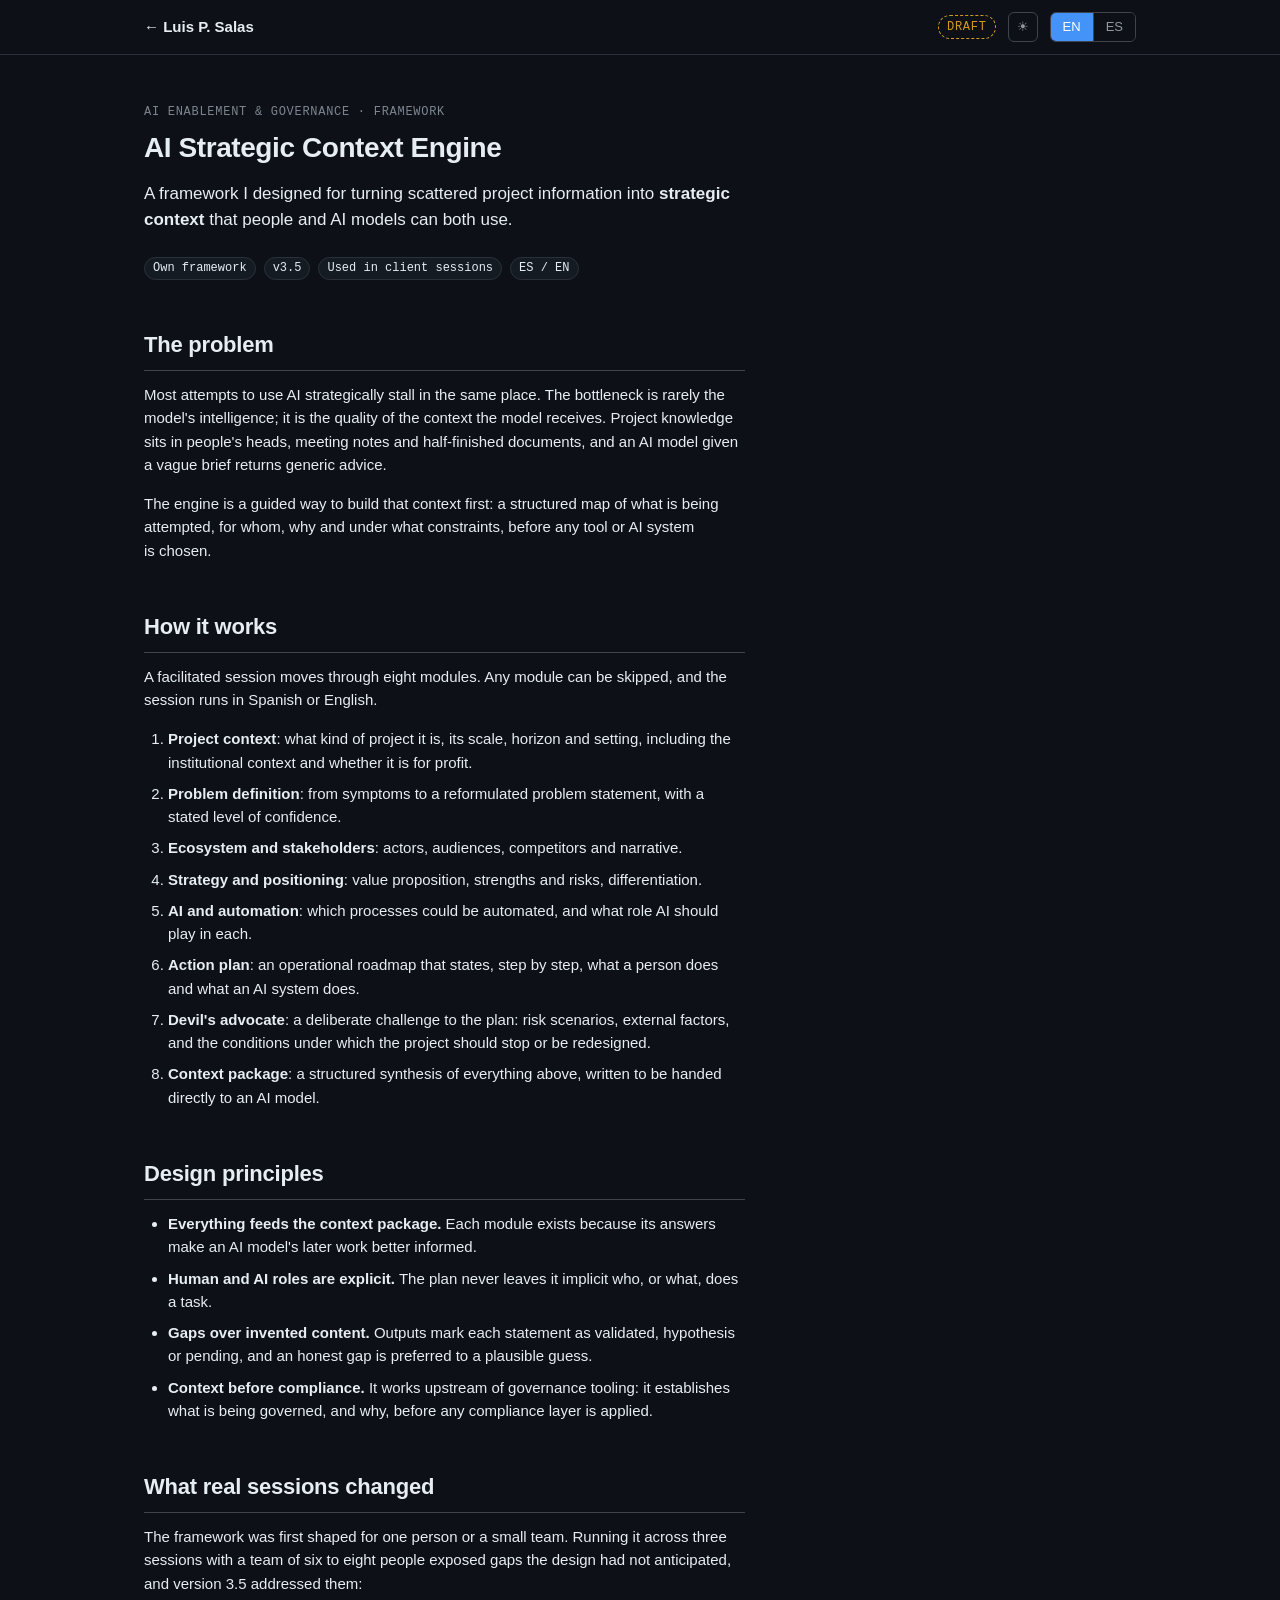
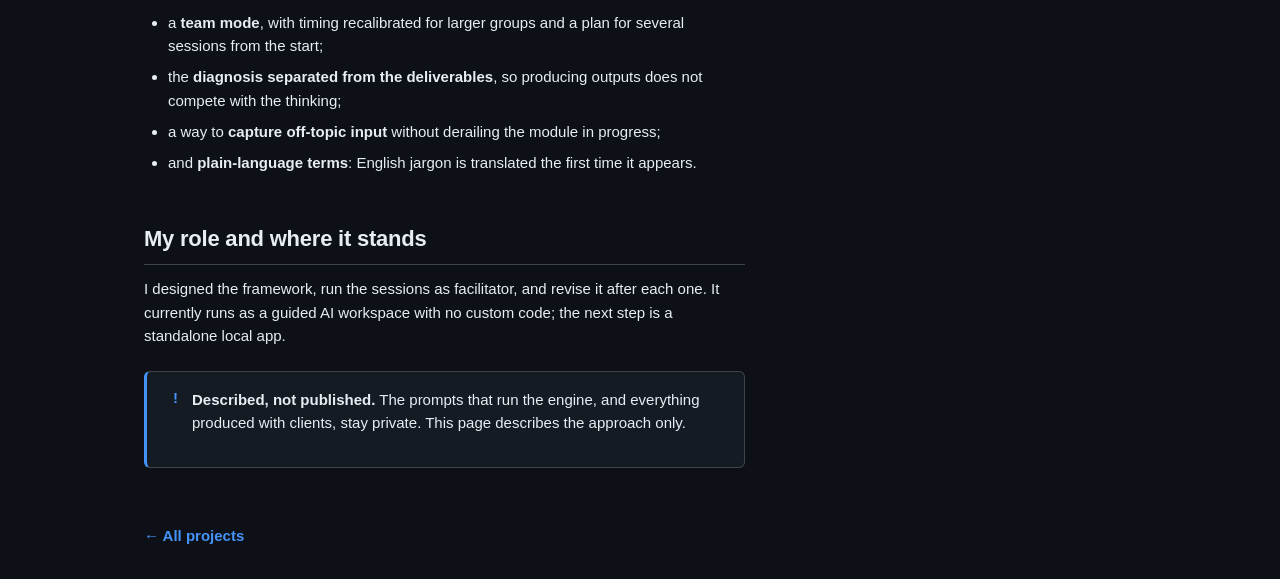
==== aisce/index.html @ b1f1c019 "Add AISCE and Local KB description pages Both cards now link to on-site pages instead of being plain" ====
<!DOCTYPE html>
<html lang="en" data-theme="dark">
<head>
<meta charset="utf-8">
<meta name="viewport" content="width=device-width, initial-scale=1">
<title>AI Strategic Context Engine — Luis P. Salas</title>
<meta name="description" content="A framework for turning scattered project information into strategic context that people and AI models can both use.">
<link rel="icon" href="data:image/svg+xml,<svg xmlns='http://www.w3.org/2000/svg' viewBox='0 0 16 16'><circle cx='8' cy='8' r='6' fill='%230969da'/></svg>">
<link rel="stylesheet" href="../assets/style.css">
</head>
<body>

<div class="topbar">
  <div class="wrap row">
    <span class="who"><a href="../" data-en="← Luis P. Salas" data-es="← Luis P. Salas">← Luis P. Salas</a></span>
    <span class="chip" data-en="Draft" data-es="Borrador">Draft</span>
    <button class="icon-btn" id="theme" aria-label="Switch theme">☾</button>
    <div class="seg" id="lang" role="group" aria-label="Language">
      <button data-lang="en" aria-pressed="true">EN</button>
      <button data-lang="es" aria-pressed="false">ES</button>
    </div>
  </div>
</div>

<main class="wrap">
<article class="doc">

  <p class="kicker" data-en="AI Enablement &amp; Governance · Framework" data-es="Habilitación y Gobernanza de IA · Marco de trabajo">AI Enablement &amp; Governance · Framework</p>
  <h1>AI Strategic Context Engine</h1>
  <p class="lede"
     data-en="A framework I designed for turning scattered project information into <strong>strategic context</strong> that people and AI models can both use."
     data-es="Un marco de trabajo que diseñé para convertir información dispersa de un proyecto en <strong>contexto estratégico</strong> que pueden usar tanto las personas como los modelos de IA.">
    A framework I designed for turning scattered project information into <strong>strategic context</strong> that people and AI models can both use.</p>

  <ul class="facts">
    <li class="tag" data-en="Own framework" data-es="Marco propio">Own framework</li>
    <li class="tag">v3.5</li>
    <li class="tag" data-en="Used in client sessions" data-es="Usado en sesiones con clientes">Used in client sessions</li>
    <li class="tag">ES / EN</li>
  </ul>

  <h2 data-en="The problem" data-es="El problema">The problem</h2>
  <p data-en="Most attempts to use AI strategically stall in the same place. The bottleneck is rarely the model's intelligence; it is the quality of the context the model receives. Project knowledge sits in people's heads, meeting notes and half-finished documents, and an AI model given a vague brief returns generic advice."
     data-es="La mayoría de los intentos de usar la IA de forma estratégica se atascan en el mismo punto. El cuello de botella rara vez es la inteligencia del modelo: es la calidad del contexto que recibe. El conocimiento de un proyecto vive en la cabeza de las personas, en notas de reuniones y en documentos a medio terminar, y un modelo de IA que recibe un encargo vago devuelve consejos genéricos.">
    Most attempts to use AI strategically stall in the same place. The bottleneck is rarely the model's intelligence; it is the quality of the context the model receives. Project knowledge sits in people's heads, meeting notes and half-finished documents, and an AI model given a vague brief returns generic advice.</p>
  <p data-en="The engine is a guided way to build that context first: a structured map of what is being attempted, for whom, why and under what constraints, before any tool or AI system is chosen."
     data-es="El motor es una forma guiada de construir primero ese contexto: un mapa estructurado de qué se intenta hacer, para quién, por qué y con qué restricciones, antes de elegir cualquier herramienta o sistema de IA.">
    The engine is a guided way to build that context first: a structured map of what is being attempted, for whom, why and under what constraints, before any tool or AI system is chosen.</p>

  <h2 data-en="How it works" data-es="Cómo funciona">How it works</h2>
  <p data-en="A facilitated session moves through eight modules. Any module can be skipped, and the session runs in Spanish or English."
     data-es="Una sesión facilitada recorre ocho módulos. Cualquier módulo se puede omitir, y la sesión puede hacerse en español o en inglés.">
    A facilitated session moves through eight modules. Any module can be skipped, and the session runs in Spanish or English.</p>
  <ol>
    <li data-en="<strong>Project context</strong>: what kind of project it is, its scale, horizon and setting, including the institutional context and whether it is for profit."
        data-es="<strong>Contexto del proyecto</strong>: qué tipo de proyecto es, su escala, horizonte y entorno, incluido el contexto institucional y si tiene fines de lucro.">
      <strong>Project context</strong>: what kind of project it is, its scale, horizon and setting, including the institutional context and whether it is for profit.</li>
    <li data-en="<strong>Problem definition</strong>: from symptoms to a reformulated problem statement, with a stated level of confidence."
        data-es="<strong>Definición del problema</strong>: de los síntomas a un planteamiento reformulado del problema, con un nivel de confianza explícito.">
      <strong>Problem definition</strong>: from symptoms to a reformulated problem statement, with a stated level of confidence.</li>
    <li data-en="<strong>Ecosystem and stakeholders</strong>: actors, audiences, competitors and narrative."
        data-es="<strong>Ecosistema y actores</strong>: actores, audiencias, competidores y narrativa.">
      <strong>Ecosystem and stakeholders</strong>: actors, audiences, competitors and narrative.</li>
    <li data-en="<strong>Strategy and positioning</strong>: value proposition, strengths and risks, differentiation."
        data-es="<strong>Estrategia y posicionamiento</strong>: propuesta de valor, fortalezas y riesgos, diferenciación.">
      <strong>Strategy and positioning</strong>: value proposition, strengths and risks, differentiation.</li>
    <li data-en="<strong>AI and automation</strong>: which processes could be automated, and what role AI should play in each."
        data-es="<strong>IA y automatización</strong>: qué procesos se podrían automatizar y qué papel debería tener la IA en cada uno.">
      <strong>AI and automation</strong>: which processes could be automated, and what role AI should play in each.</li>
    <li data-en="<strong>Action plan</strong>: an operational roadmap that states, step by step, what a person does and what an AI system does."
        data-es="<strong>Plan de acción</strong>: una hoja de ruta operativa que indica, paso a paso, qué hace una persona y qué hace un sistema de IA.">
      <strong>Action plan</strong>: an operational roadmap that states, step by step, what a person does and what an AI system does.</li>
    <li data-en="<strong>Devil's advocate</strong>: a deliberate challenge to the plan: risk scenarios, external factors, and the conditions under which the project should stop or be redesigned."
        data-es="<strong>Abogado del diablo</strong>: un cuestionamiento deliberado del plan: escenarios de riesgo, factores externos y las condiciones bajo las cuales el proyecto debería detenerse o rediseñarse.">
      <strong>Devil's advocate</strong>: a deliberate challenge to the plan: risk scenarios, external factors, and the conditions under which the project should stop or be redesigned.</li>
    <li data-en="<strong>Context package</strong>: a structured synthesis of everything above, written to be handed directly to an AI model."
        data-es="<strong>Paquete de contexto</strong>: una síntesis estructurada de todo lo anterior, escrita para entregarse directamente a un modelo de IA.">
      <strong>Context package</strong>: a structured synthesis of everything above, written to be handed directly to an AI model.</li>
  </ol>

  <h2 data-en="Design principles" data-es="Principios de diseño">Design principles</h2>
  <ul>
    <li data-en="<strong>Everything feeds the context package.</strong> Each module exists because its answers make an AI model's later work better informed."
        data-es="<strong>Todo alimenta el paquete de contexto.</strong> Cada módulo existe porque sus respuestas hacen que el trabajo posterior de un modelo de IA esté mejor informado.">
      <strong>Everything feeds the context package.</strong> Each module exists because its answers make an AI model's later work better informed.</li>
    <li data-en="<strong>Human and AI roles are explicit.</strong> The plan never leaves it implicit who, or what, does a task."
        data-es="<strong>Los roles humanos y de IA son explícitos.</strong> El plan nunca deja implícito quién, o qué, realiza una tarea.">
      <strong>Human and AI roles are explicit.</strong> The plan never leaves it implicit who, or what, does a task.</li>
    <li data-en="<strong>Gaps over invented content.</strong> Outputs mark each statement as validated, hypothesis or pending, and an honest gap is preferred to a plausible guess."
        data-es="<strong>Mejor un vacío que contenido inventado.</strong> Los resultados marcan cada afirmación como validada, hipótesis o pendiente, y se prefiere un vacío honesto a una suposición verosímil.">
      <strong>Gaps over invented content.</strong> Outputs mark each statement as validated, hypothesis or pending, and an honest gap is preferred to a plausible guess.</li>
    <li data-en="<strong>Context before compliance.</strong> It works upstream of governance tooling: it establishes what is being governed, and why, before any compliance layer is applied."
        data-es="<strong>Contexto antes que cumplimiento.</strong> Trabaja antes de las herramientas de gobernanza: establece qué se está gobernando, y por qué, antes de aplicar cualquier capa de cumplimiento.">
      <strong>Context before compliance.</strong> It works upstream of governance tooling: it establishes what is being governed, and why, before any compliance layer is applied.</li>
  </ul>

  <h2 data-en="What real sessions changed" data-es="Lo que cambiaron las sesiones reales">What real sessions changed</h2>
  <p data-en="The framework was first shaped for one person or a small team. Running it across three sessions with a team of six to eight people exposed gaps the design had not anticipated, and version 3.5 addressed them:"
     data-es="El marco se pensó inicialmente para una persona o un equipo pequeño. Aplicarlo en tres sesiones con un equipo de seis a ocho personas reveló vacíos que el diseño no había previsto, y la versión 3.5 los resolvió:">
    The framework was first shaped for one person or a small team. Running it across three sessions with a team of six to eight people exposed gaps the design had not anticipated, and version 3.5 addressed them:</p>
  <ul>
    <li data-en="a <strong>team mode</strong>, with timing recalibrated for larger groups and a plan for several sessions from the start;"
        data-es="un <strong>modo equipo</strong>, con tiempos recalibrados para grupos grandes y una planificación de varias sesiones desde el inicio;">
      a <strong>team mode</strong>, with timing recalibrated for larger groups and a plan for several sessions from the start;</li>
    <li data-en="the <strong>diagnosis separated from the deliverables</strong>, so producing outputs does not compete with the thinking;"
        data-es="el <strong>diagnóstico separado de los entregables</strong>, para que producir resultados no compita con el análisis;">
      the <strong>diagnosis separated from the deliverables</strong>, so producing outputs does not compete with the thinking;</li>
    <li data-en="a way to <strong>capture off-topic input</strong> without derailing the module in progress;"
        data-es="una forma de <strong>registrar los aportes fuera de tema</strong> sin desviar el módulo en curso;">
      a way to <strong>capture off-topic input</strong> without derailing the module in progress;</li>
    <li data-en="and <strong>plain-language terms</strong>: English jargon is translated the first time it appears."
        data-es="y <strong>términos en lenguaje claro</strong>: la jerga en inglés se traduce la primera vez que aparece.">
      and <strong>plain-language terms</strong>: English jargon is translated the first time it appears.</li>
  </ul>

  <h2 data-en="My role and where it stands" data-es="Mi rol y estado actual">My role and where it stands</h2>
  <p data-en="I designed the framework, run the sessions as facilitator, and revise it after each one. It currently runs as a guided AI workspace with no custom code; the next step is a standalone local app."
     data-es="Diseñé el marco, facilito las sesiones y lo reviso después de cada una. Actualmente funciona como un espacio de trabajo guiado con IA, sin código propio; el siguiente paso es una aplicación local independiente.">
    I designed the framework, run the sessions as facilitator, and revise it after each one. It currently runs as a guided AI workspace with no custom code; the next step is a standalone local app.</p>

  <div class="callout">
    <span class="mark" aria-hidden="true">!</span>
    <p data-en="<strong>Described, not published.</strong> The prompts that run the engine, and everything produced with clients, stay private. This page describes the approach only."
       data-es="<strong>Descrito, no publicado.</strong> Los prompts que hacen funcionar el motor, y todo lo producido con clientes, son privados. Esta página describe solo el enfoque.">
      <strong>Described, not published.</strong> The prompts that run the engine, and everything produced with clients, stay private. This page describes the approach only.</p>
  </div>

  <a class="back" href="../" data-en="← All projects" data-es="← Todos los proyectos">← All projects</a>

</article>
</main>

<script src="../assets/page.js"></script>
</body>
</html>
---- assets/style.css ----
/* ============================================================
   Luis Salas — Projects
   Palette and type follow GitHub Primer, so this hub reads as a
   sibling of the applied-ai-concepts wiki and the casebook.
   Blue = governance track. Orange = creative track.
   ============================================================ */

:root {
  /* Colour — Primer light */
  --fg:            #1f2328;
  --fg-muted:      #59636e;
  --fg-subtle:     #6e7781;
  --bg:            #ffffff;
  --bg-subtle:     #f6f8fa;
  --border:        #d1d9e0;
  --border-muted:  #e4e8ec;

  --accent:        #0969da;   /* governance */
  --accent-wash:   #ddf4ff;
  --creative:      #bc4c00;   /* creative — the casebook banner's orange */
  --creative-wash: #fff1e5;

  --success:       #1a7f37;
  --attention:     #9a6700;
  --muted-dot:     #8250df;

  /* Spacing scale */
  --s1: 4px;  --s2: 8px;  --s3: 12px; --s4: 16px;
  --s5: 24px; --s6: 32px; --s7: 48px; --s8: 72px;

  /* Type scale */
  --t-xs:   0.75rem;
  --t-sm:   0.8125rem;
  --t-base: 0.9375rem;
  --t-md:   1.0625rem;
  --t-lg:   1.375rem;
  --t-xl:   1.75rem;

  --font: -apple-system, BlinkMacSystemFont, "Segoe UI", Helvetica, Arial, sans-serif;
  --mono: ui-monospace, SFMono-Regular, "SF Mono", Menlo, Consolas, monospace;

  --radius: 6px;
  --maxw:   1040px;          /* matches the banner's viewBox width */
}

@media (prefers-color-scheme: dark) {
  :root:not([data-theme="light"]) {
    --fg:            #e6edf3;
    --fg-muted:      #9198a1;
    --fg-subtle:     #7d8590;
    --bg:            #0d1117;
    --bg-subtle:     #151b23;
    --border:        #3d444d;
    --border-muted:  #2a313c;
    --accent:        #4493f8;
    --accent-wash:   #121d2f;
    --creative:      #db6d28;
    --creative-wash: #2b1a10;
    --success:       #3fb950;
    --attention:     #d29922;
    --muted-dot:     #a371f7;
  }
}
:root[data-theme="dark"] {
  --fg:            #e6edf3;
  --fg-muted:      #9198a1;
  --fg-subtle:     #7d8590;
  --bg:            #0d1117;
  --bg-subtle:     #151b23;
  --border:        #3d444d;
  --border-muted:  #2a313c;
  --accent:        #4493f8;
  --accent-wash:   #121d2f;
  --creative:      #db6d28;
  --creative-wash: #2b1a10;
  --success:       #3fb950;
  --attention:     #d29922;
  --muted-dot:     #a371f7;
}

/* ---------- Base ---------- */
*, *::before, *::after { box-sizing: border-box; }

body {
  margin: 0;
  background: var(--bg);
  color: var(--fg);
  font-family: var(--font);
  font-size: var(--t-base);
  line-height: 1.55;
  -webkit-font-smoothing: antialiased;
}

a { color: var(--accent); text-decoration: none; }
a:hover { text-decoration: underline; }
:focus-visible { outline: 2px solid var(--accent); outline-offset: 2px; border-radius: 3px; }

.wrap { max-width: var(--maxw); margin: 0 auto; padding-inline: var(--s5); }

.sr-only {
  position: absolute; width: 1px; height: 1px; padding: 0; margin: -1px;
  overflow: hidden; clip: rect(0 0 0 0); white-space: nowrap; border: 0;
}

/* ---------- Top bar ---------- */
.topbar { border-bottom: 1px solid var(--border-muted); background: var(--bg); }
.topbar .row {
  display: flex; align-items: center; gap: var(--s3);
  flex-wrap: wrap; padding-block: var(--s3);
}
.topbar .who { font-weight: 600; margin-right: auto; font-size: var(--t-base); }
.chip {
  font-family: var(--mono); font-size: var(--t-xs); letter-spacing: .06em;
  text-transform: uppercase; color: var(--attention);
  border: 1px dashed var(--attention); border-radius: 20px; padding: 2px var(--s2);
}

.seg { display: inline-flex; border: 1px solid var(--border); border-radius: var(--radius); overflow: hidden; }
.seg button {
  appearance: none; border: 0; background: var(--bg); color: var(--fg-muted);
  font: inherit; font-size: var(--t-sm); padding: var(--s1) var(--s3); cursor: pointer;
}
.seg button + button { border-left: 1px solid var(--border); }
.seg button[aria-pressed="true"] { background: var(--accent); color: #fff; }

.icon-btn {
  appearance: none; border: 1px solid var(--border); background: var(--bg);
  color: var(--fg-muted); width: 30px; height: 30px; border-radius: var(--radius);
  cursor: pointer; line-height: 1; display: inline-flex; align-items: center; justify-content: center;
}
.icon-btn:hover { color: var(--accent); border-color: var(--accent); }

/* ---------- Banner ---------- */
.banner { padding-block: var(--s7) var(--s5); }
.banner img { display: block; width: 100%; max-width: var(--maxw); height: auto; }
.banner .dark-only { display: none; }
@media (prefers-color-scheme: dark) {
  :root:not([data-theme="light"]) .banner .light-only { display: none; }
  :root:not([data-theme="light"]) .banner .dark-only  { display: block; }
}
:root[data-theme="dark"] .banner .light-only { display: none; }
:root[data-theme="dark"] .banner .dark-only  { display: block; }

/* ---------- Lede ---------- */
.lede {
  font-size: var(--t-md); color: var(--fg-muted);
  max-width: 68ch; margin: 0 0 var(--s6); text-wrap: pretty;
}
.lede strong { color: var(--fg); font-weight: 600; }

/* ---------- Two-path entry block (the repos' entry-point table) ---------- */
.paths {
  display: grid; grid-template-columns: 1fr 1fr;
  border: 1px solid var(--border); border-radius: var(--radius); overflow: hidden;
  margin-bottom: var(--s5);
}
.path {
  display: block; padding: var(--s5); color: var(--fg); background: var(--bg);
  border-right: 1px solid var(--border); transition: background .12s ease;
}
.path:last-child { border-right: 0; }
.path:hover { background: var(--bg-subtle); text-decoration: none; }
.path .ttl {
  display: flex; align-items: center; gap: var(--s2);
  font-weight: 600; font-size: var(--t-md); color: var(--accent);
}
.path.creative .ttl { color: var(--creative); }
.path .arrow { transition: transform .12s ease; }
.path:hover .arrow { transform: translateX(3px); }
.path p { margin: var(--s2) 0 0; color: var(--fg-muted); font-size: var(--t-base); }
.path .n {
  display: block; margin-top: var(--s3);
  font-family: var(--mono); font-size: var(--t-xs); color: var(--fg-subtle);
}

/* ---------- Callout ---------- */
.callout {
  display: flex; gap: var(--s3); padding: var(--s4) var(--s5);
  border: 1px solid var(--border); border-left: 3px solid var(--accent);
  border-radius: var(--radius); background: var(--bg-subtle);
  margin-bottom: var(--s7);
}
.callout p { margin: 0; font-size: var(--t-base); color: var(--fg-muted); }
.callout strong { color: var(--fg); }
.callout .mark { color: var(--accent); font-weight: 700; font-family: var(--mono); }

/* ---------- Sections ---------- */
.section { margin-bottom: var(--s8); scroll-margin-top: var(--s4); }
.section-head {
  display: flex; align-items: center; gap: var(--s3);
  padding-bottom: var(--s3); margin-bottom: var(--s5);
  border-bottom: 1px solid var(--border);
}
.section-head h2 { margin: 0; font-size: var(--t-lg); font-weight: 600; letter-spacing: -.01em; }
.section-head .tick { width: 3px; height: 20px; border-radius: 2px; background: var(--accent); }
.section.creative .section-head .tick { background: var(--creative); }
.section-head .count {
  margin-left: auto; font-family: var(--mono);
  font-size: var(--t-xs); color: var(--fg-subtle);
}

/* ---------- Cards — thumbnail left, content right (one per row) ---------- */
.cards { display: grid; gap: var(--s3); }

.card {
  display: flex; gap: var(--s4); align-items: flex-start;
  padding: var(--s3);
  border: 1px solid var(--border); border-radius: var(--radius);
  background: var(--bg); color: var(--fg);
  transition: border-color .12s ease, background .12s ease;
}
a.card:hover { border-color: var(--accent); background: var(--bg-subtle); text-decoration: none; }
.section.creative a.card:hover { border-color: var(--creative); }

/* Thumbnail. Today each project gets a generated motif drawn in the banner's
   visual language. To use a real screenshot instead, give that project a
   `thumb` path in assets/app.js — nothing else changes. */
.thumb {
  flex: 0 0 176px; aspect-ratio: 16 / 9; overflow: hidden;
  border: 1px solid var(--border-muted); border-radius: 5px;
  background: var(--bg-subtle);
  color: var(--accent);            /* motifs draw their accent with currentColor */
}
.section.creative .thumb { color: var(--creative); }
.thumb svg, .thumb img { display: block; width: 100%; height: 100%; object-fit: cover; }

.card .body { flex: 1; min-width: 0; display: flex; flex-direction: column; gap: var(--s2); }
.card .head { display: flex; align-items: center; gap: var(--s2); }
.card h3 {
  margin: 0; font-size: var(--t-md); font-weight: 600;
  letter-spacing: -.01em; line-height: 1.3; color: var(--accent);
}
.section.creative .card h3 { color: var(--creative); }
.card:not(a) h3 { color: var(--fg); }
.card .arrow { color: var(--fg-subtle); transition: transform .12s ease; }
a.card:hover .arrow { transform: translateX(3px); color: var(--accent); }
.section.creative a.card:hover .arrow { color: var(--creative); }

.card .blurb { margin: 0; color: var(--fg-muted); font-size: var(--t-base); }
.card .meta { display: flex; align-items: center; flex-wrap: wrap; gap: var(--s2) var(--s3); }

.tag {
  font-family: var(--mono); font-size: var(--t-xs); color: var(--fg-muted);
  background: var(--bg-subtle); border: 1px solid var(--border-muted);
  border-radius: 20px; padding: 1px var(--s2);
}
.status {
  display: inline-flex; align-items: center; gap: var(--s1);
  font-size: var(--t-xs); font-weight: 600; margin-left: auto; white-space: nowrap;
}
.status::before { content: ""; width: 7px; height: 7px; border-radius: 50%; background: currentColor; }
.status.live { color: var(--success); }
.status.soon { color: var(--attention); }
.status.private { color: var(--fg-subtle); }
.status.described { color: var(--fg-subtle); }

/* ---------- Footer ---------- */
footer { border-top: 1px solid var(--border); padding-block: var(--s6) var(--s8); }
.foot { display: flex; gap: var(--s5); flex-wrap: wrap; align-items: flex-start; justify-content: space-between; }
.foot p { margin: 0; max-width: 52ch; color: var(--fg-muted); font-size: var(--t-base); }
.actions { display: flex; gap: var(--s2); flex-wrap: wrap; }
.btn {
  border: 1px solid var(--border); border-radius: var(--radius);
  padding: var(--s2) var(--s4); font-size: var(--t-base); font-weight: 600;
  background: var(--bg-subtle); color: var(--fg);
}
.btn:hover { text-decoration: none; border-color: var(--accent); color: var(--accent); }
.btn.primary { background: var(--accent); color: #fff; border-color: transparent; }
.btn.primary:hover { color: #fff; opacity: .92; }

/* ---------- Responsive ---------- */
@media (max-width: 720px) {
  .paths { grid-template-columns: 1fr; }
  .path { border-right: 0; border-bottom: 1px solid var(--border); }
  .path:last-child { border-bottom: 0; }
  .cards { grid-template-columns: 1fr; }
  .banner { padding-block: var(--s5) var(--s4); }
}

/* Thumbnail shrinks before the card gives up its row; stacks only when very narrow. */
@media (max-width: 620px) { .thumb { flex: 0 0 124px; } }
@media (max-width: 460px) {
  .card { flex-direction: column; }
  .thumb { flex: 0 0 auto; width: 100%; }
}

@media (prefers-reduced-motion: reduce) {
  * { transition: none !important; }
}

.btn.disabled { color: var(--fg-subtle); cursor: default; }
.btn.disabled:hover { border-color: var(--border); color: var(--fg-subtle); }

/* ---------- Description pages (aisce/, local-kb/) ---------- */
.topbar .who a { color: var(--fg); }
.doc { max-width: 72ch; padding-block: var(--s7) var(--s6); }
.doc .kicker {
  font-family: var(--mono); font-size: var(--t-xs); letter-spacing: .06em;
  text-transform: uppercase; color: var(--fg-subtle); margin: 0 0 var(--s2);
}
.doc h1 { font-size: var(--t-xl); font-weight: 600; letter-spacing: -.015em; line-height: 1.25; margin: 0 0 var(--s4); }
.doc .lede { margin-bottom: var(--s5); }
.doc h2 {
  font-size: var(--t-lg); font-weight: 600; letter-spacing: -.01em;
  margin: var(--s7) 0 var(--s3); padding-bottom: var(--s2); border-bottom: 1px solid var(--border);
}
.doc p, .doc li { color: var(--fg); text-wrap: pretty; }
.doc p { margin: 0 0 var(--s4); }
.doc ul, .doc ol { margin: 0 0 var(--s4); padding-left: var(--s5); }
.doc li { margin-bottom: var(--s2); }
.doc li strong, .doc p strong { font-weight: 600; }
.doc .facts { display: flex; flex-wrap: wrap; gap: var(--s2); margin: 0 0 var(--s5); padding: 0; list-style: none; }
.doc .facts li { margin: 0; }
.doc .callout { margin: var(--s5) 0; }
.doc .back { display: inline-block; margin-top: var(--s6); font-weight: 600; }
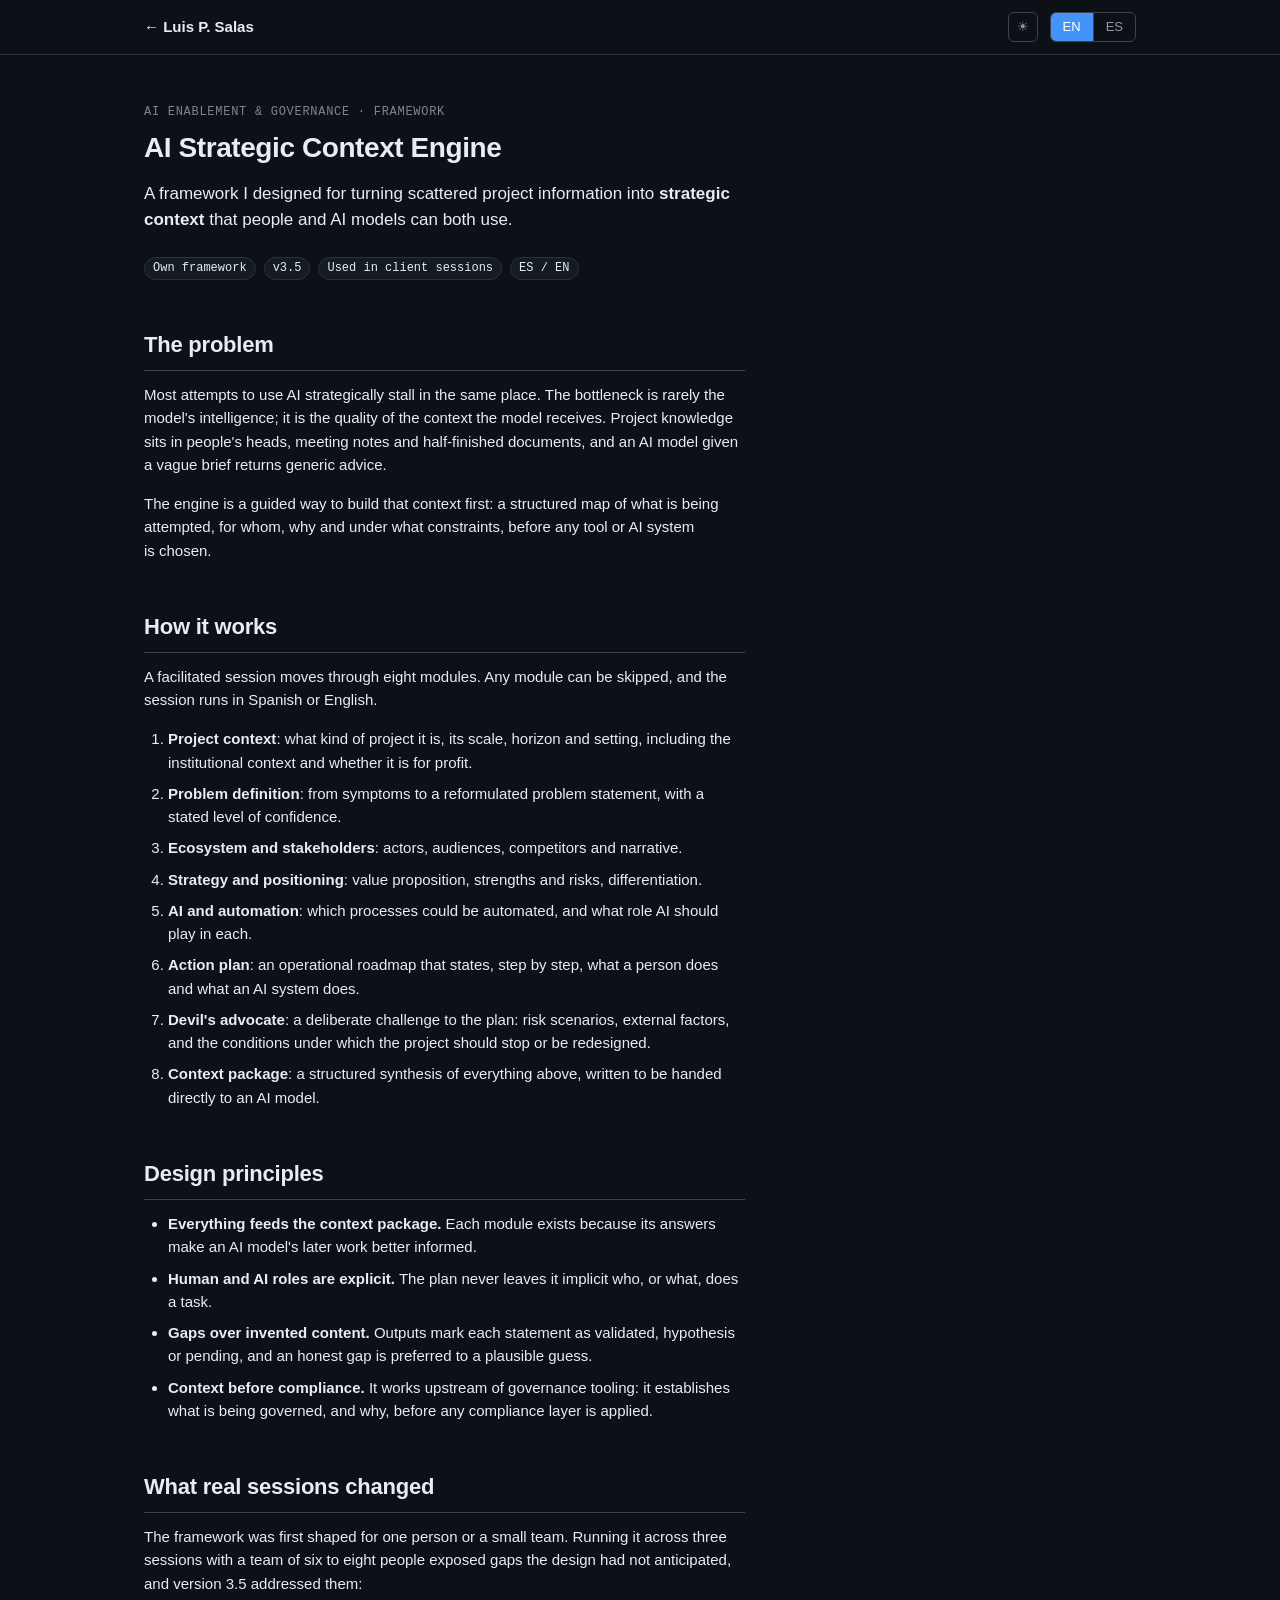
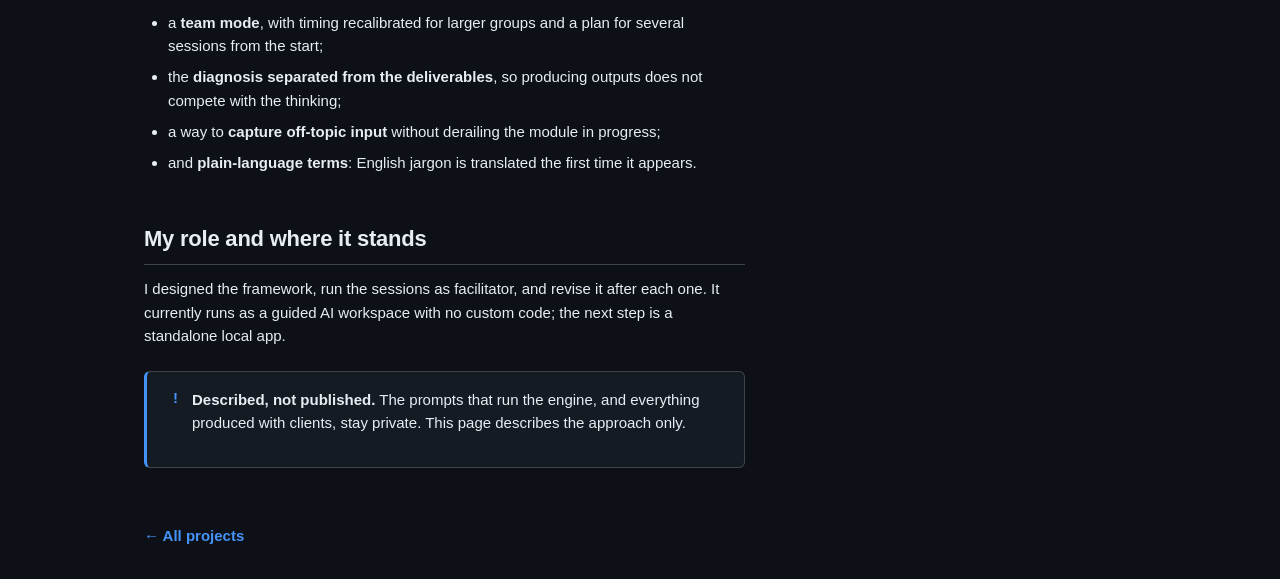
==== commit 72ce426f: "Remove the Draft label from the top bar on every page" ====
--- a/aisce/index.html
+++ b/aisce/index.html
@@ -13,7 +13,6 @@
 <div class="topbar">
   <div class="wrap row">
     <span class="who"><a href="../" data-en="← Luis P. Salas" data-es="← Luis P. Salas">← Luis P. Salas</a></span>
-    <span class="chip" data-en="Draft" data-es="Borrador">Draft</span>
     <button class="icon-btn" id="theme" aria-label="Switch theme">☾</button>
     <div class="seg" id="lang" role="group" aria-label="Language">
       <button data-lang="en" aria-pressed="true">EN</button>
--- a/assets/style.css
+++ b/assets/style.css
@@ -313,3 +313,59 @@
 .doc .facts li { margin: 0; }
 .doc .callout { margin: var(--s5) 0; }
 .doc .back { display: inline-block; margin-top: var(--s6); font-weight: 600; }
+
+/* ---------- Write-up components (runtime-detection/): tables, code, diagrams, flow ---------- */
+.doc .table-wrap { overflow-x: auto; margin: 0 0 var(--s5); border: 1px solid var(--border); border-radius: var(--radius); }
+.doc table { border-collapse: collapse; width: 100%; font-size: var(--t-sm); line-height: 1.5; }
+.doc th, .doc td { padding: var(--s2) var(--s3); text-align: left; vertical-align: top; border-bottom: 1px solid var(--border-muted); }
+.doc th { background: var(--bg-subtle); font-weight: 600; color: var(--fg); }
+.doc tbody tr:last-child td { border-bottom: 0; }
+.doc td { color: var(--fg); }
+.doc td.muted { color: var(--fg-muted); }
+.doc pre {
+  background: var(--bg-subtle); border: 1px solid var(--border); border-radius: var(--radius);
+  padding: var(--s4); overflow-x: auto; margin: 0 0 var(--s5);
+  font-family: var(--mono); font-size: var(--t-xs); line-height: 1.6; color: var(--fg);
+}
+.doc code { font-family: var(--mono); font-size: .9em; }
+.doc pre .c { color: var(--fg-subtle); }
+.doc figure { margin: 0 0 var(--s5); }
+.doc .fig-scroll { overflow-x: auto; }
+.doc figure svg { display: block; width: 100%; min-width: 600px; height: auto; }
+.doc figcaption { font-size: var(--t-sm); color: var(--fg-muted); margin-top: var(--s2); }
+.dg-host { fill: none; stroke: var(--border); stroke-dasharray: 5 4; }
+.dg-box  { fill: var(--bg-subtle); stroke: var(--border); }
+.dg-acc  { fill: var(--accent-wash); stroke: var(--accent); }
+.dg-line { fill: none; stroke: var(--fg-subtle); stroke-width: 1.5; }
+.dg-dash { stroke-dasharray: 4 4; }
+.dg-accline { stroke: var(--accent); }
+.dg-head { fill: var(--fg-subtle); }
+.dg-head.acc { fill: var(--accent); }
+.dg-t { fill: var(--fg); font: 600 14px var(--font); }
+.dg-m { fill: var(--fg-muted); font: 12px var(--font); }
+.dg-k { fill: var(--fg-subtle); font: 11px var(--mono); letter-spacing: .06em; text-transform: uppercase; }
+.doc .flow { list-style: none; padding: 0; margin: 0 0 var(--s3); }
+.doc .flow li { position: relative; margin: 0; padding: 0 0 var(--s4) var(--s6); }
+.doc .flow li::before { content: ""; position: absolute; left: 7px; top: 8px; bottom: -8px; width: 1px; background: var(--border); }
+.doc .flow li:last-child::before { display: none; }
+.doc .flow li::after { content: ""; position: absolute; left: 2px; top: 6px; width: 11px; height: 11px; border-radius: 50%; background: var(--accent); }
+.doc .flow .what { color: var(--fg-muted); }
+.doc .flow .ex { display: block; margin-top: var(--s1); padding-left: var(--s3); border-left: 2px solid var(--border); font-size: var(--t-sm); color: var(--fg-muted); }
+.doc .loop { font-size: var(--t-sm); color: var(--fg-muted); margin: 0 0 var(--s5) var(--s6); }
+
+/* Tables stack as cards on narrow screens. Each cell is labelled with its column
+   header (data-label, set by page.js from the <th>, so it follows the language switch).
+   The first cell is the card's title, so it carries no label. */
+@media (max-width: 600px) {
+  .doc .table-wrap { border: 0; overflow: visible; }
+  .doc table, .doc tbody, .doc tr, .doc td { display: block; width: 100%; }
+  .doc thead { position: absolute; width: 1px; height: 1px; overflow: hidden; clip: rect(0 0 0 0); white-space: nowrap; }
+  .doc tr { border: 1px solid var(--border); border-radius: var(--radius); margin-bottom: var(--s3); background: var(--bg); overflow: hidden; }
+  .doc td, .doc tbody tr:last-child td { border: 0; padding: var(--s2) var(--s4); }
+  .doc td:first-child { background: var(--bg-subtle); border-bottom: 1px solid var(--border-muted); }
+  .doc td:not(:first-child)[data-label]::before {
+    content: attr(data-label); display: block; margin-bottom: 2px;
+    font-family: var(--mono); font-size: var(--t-xs); letter-spacing: .06em;
+    text-transform: uppercase; color: var(--fg-subtle);
+  }
+}
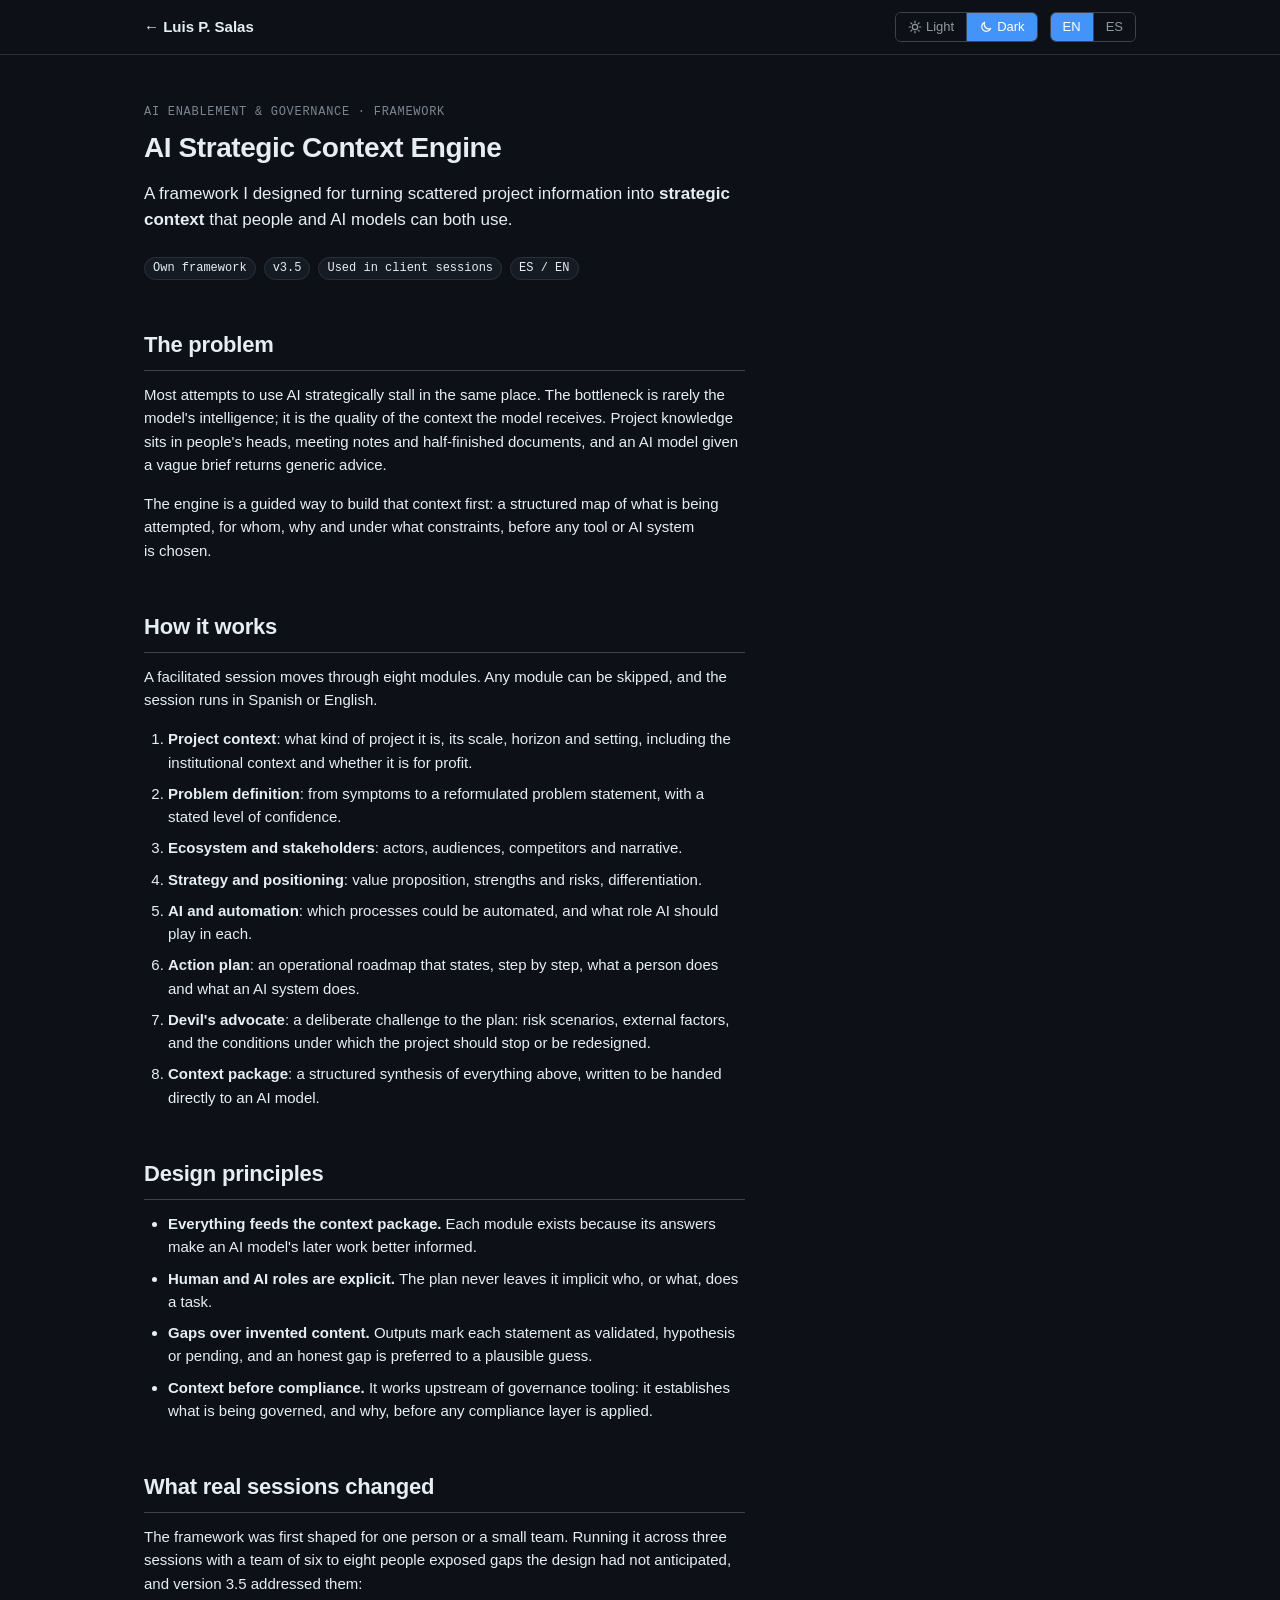
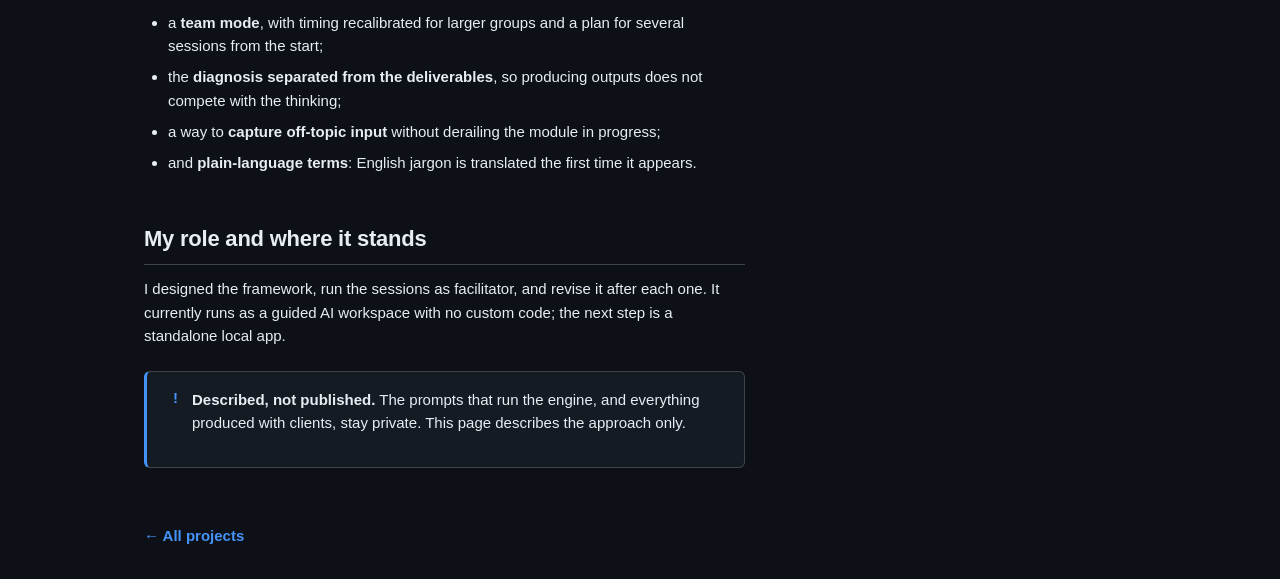
==== commit ebcdf8b8: "New tagline, a Light/Dark theme control, and a derailing casebook motif The lede now reads 'I help o" ====
--- a/aisce/index.html
+++ b/aisce/index.html
@@ -13,7 +13,10 @@
 <div class="topbar">
   <div class="wrap row">
     <span class="who"><a href="../" data-en="← Luis P. Salas" data-es="← Luis P. Salas">← Luis P. Salas</a></span>
-    <button class="icon-btn" id="theme" aria-label="Switch theme">☾</button>
+    <div class="seg" id="theme" role="group" aria-label="Theme">
+      <button data-theme-choice="light" aria-pressed="false"><svg class="ic" viewBox="0 0 24 24" aria-hidden="true"><circle cx="12" cy="12" r="4.5" fill="none" stroke="currentColor" stroke-width="2"/><path d="M12 2v2.5M12 19.5V22M2 12h2.5M19.5 12H22M4.9 4.9l1.8 1.8M17.3 17.3l1.8 1.8M4.9 19.1l1.8-1.8M17.3 6.7l1.8-1.8" stroke="currentColor" stroke-width="2" stroke-linecap="round"/></svg><span data-en="Light" data-es="Claro">Light</span></button>
+      <button data-theme-choice="dark" aria-pressed="true"><svg class="ic" viewBox="0 0 24 24" aria-hidden="true"><path d="M20 14.5A8 8 0 0 1 9.5 4a8 8 0 1 0 10.5 10.5z" fill="none" stroke="currentColor" stroke-width="2" stroke-linejoin="round"/></svg><span data-en="Dark" data-es="Oscuro">Dark</span></button>
+    </div>
     <div class="seg" id="lang" role="group" aria-label="Language">
       <button data-lang="en" aria-pressed="true">EN</button>
       <button data-lang="es" aria-pressed="false">ES</button>
--- a/assets/style.css
+++ b/assets/style.css
@@ -121,6 +121,14 @@
   font: inherit; font-size: var(--t-sm); padding: var(--s1) var(--s3); cursor: pointer;
 }
 .seg button + button { border-left: 1px solid var(--border); }
+.seg button { display: inline-flex; align-items: center; gap: var(--s1); }
+.seg .ic { width: 14px; height: 14px; flex: none; }
+/* On phones the theme control shows its icons only, so both controls fit on one line.
+   The words stay in the accessibility tree (visually hidden, not display: none). */
+@media (max-width: 480px) {
+  #theme span { position: absolute; width: 1px; height: 1px; overflow: hidden; clip: rect(0 0 0 0); white-space: nowrap; }
+  #theme button { padding-inline: var(--s2); }
+}
 .seg button[aria-pressed="true"] { background: var(--accent); color: #fff; }
 
 .icon-btn {
@@ -288,6 +296,9 @@
   * { transition: none !important; }
 }
 
+button.btn { font: inherit; font-size: var(--t-base); font-weight: 600; cursor: pointer; }
+/* Shown when copying is refused: the address itself, selectable by hand. */
+.btn.show-address { font-family: var(--mono); font-weight: 400; user-select: all; }
 .btn.disabled { color: var(--fg-subtle); cursor: default; }
 .btn.disabled:hover { border-color: var(--border); color: var(--fg-subtle); }
 
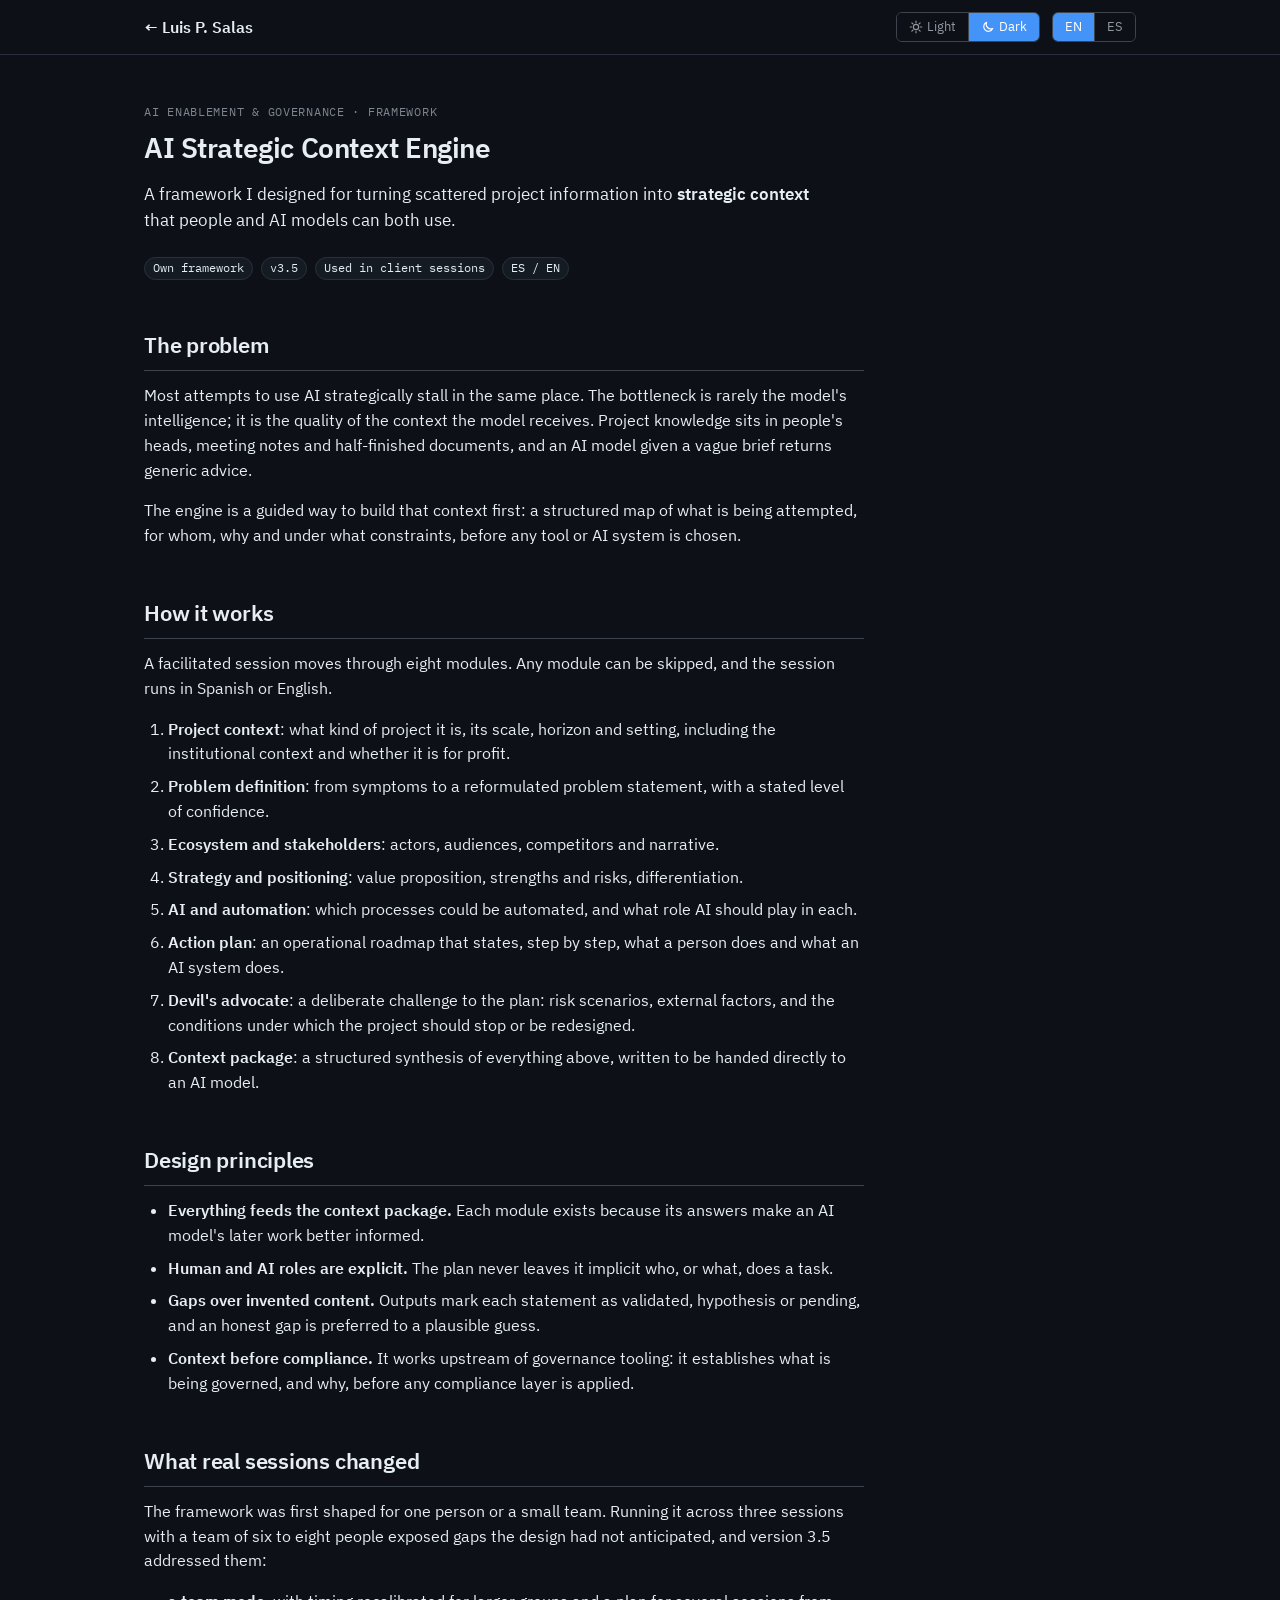
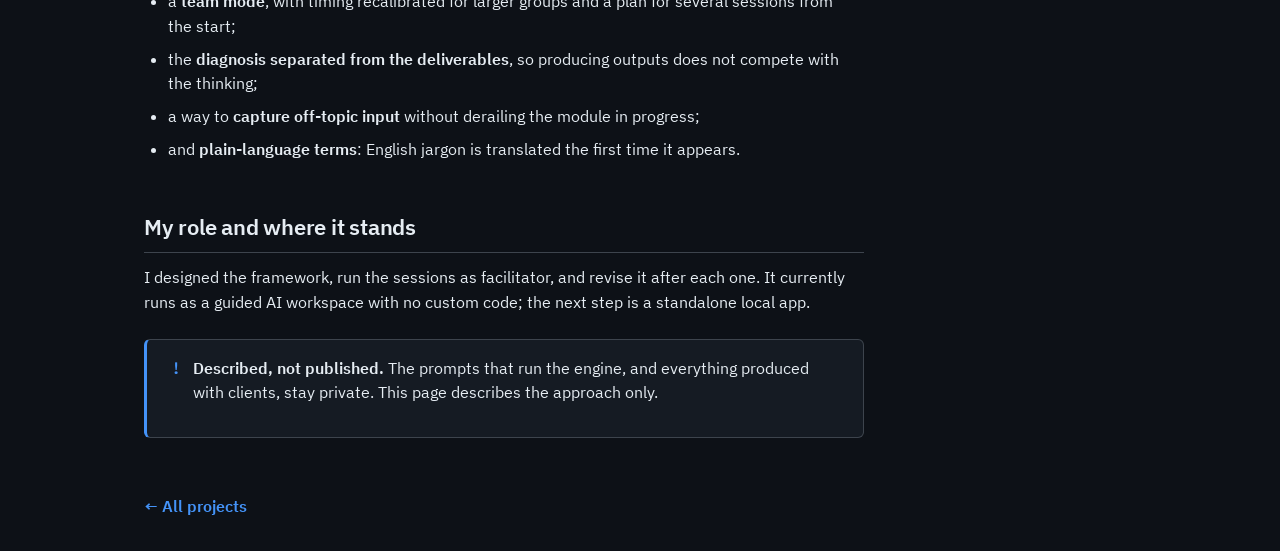
==== commit 2297347e: "Type: IBM Plex Sans and Mono, self-hosted; banner wordmark outlined Body text moves to 16px with a d" ====
--- a/aisce/index.html
+++ b/aisce/index.html
@@ -6,6 +6,7 @@
 <title>AI Strategic Context Engine — Luis P. Salas</title>
 <meta name="description" content="A framework for turning scattered project information into strategic context that people and AI models can both use.">
 <link rel="icon" href="data:image/svg+xml,<svg xmlns='http://www.w3.org/2000/svg' viewBox='0 0 16 16'><circle cx='8' cy='8' r='6' fill='%230969da'/></svg>">
+<link rel="preload" href="../assets/fonts/IBMPlexSans-Regular.woff2" as="font" type="font/woff2" crossorigin>
 <link rel="stylesheet" href="../assets/style.css">
 </head>
 <body>
--- a/assets/style.css
+++ b/assets/style.css
@@ -5,10 +5,19 @@
    Blue = governance track. Orange = creative track.
    ============================================================ */
 
+/* ---------- Type: IBM Plex, self-hosted ----------
+   IBM's own woff2 files, unmodified (the SIL OFL reserves the name "Plex" for
+   unmodified copies; licence in fonts/OFL.txt). Weights in use: 400, 600, 700. */
+@font-face { font-family: "IBM Plex Sans"; src: url("fonts/IBMPlexSans-Regular.woff2") format("woff2"); font-weight: 400; font-style: normal; font-display: swap; }
+@font-face { font-family: "IBM Plex Sans"; src: url("fonts/IBMPlexSans-SemiBold.woff2") format("woff2"); font-weight: 600; font-style: normal; font-display: swap; }
+@font-face { font-family: "IBM Plex Sans"; src: url("fonts/IBMPlexSans-Bold.woff2") format("woff2"); font-weight: 700; font-style: normal; font-display: swap; }
+@font-face { font-family: "IBM Plex Mono"; src: url("fonts/IBMPlexMono-Regular.woff2") format("woff2"); font-weight: 400; font-style: normal; font-display: swap; }
+
 :root {
   /* Colour — Primer light */
   --fg:            #1f2328;
   --fg-muted:      #59636e;
+  --fg-body:       #424a53;   /* running text: 9.0:1 on white (muted is 6.1:1) */
   --fg-subtle:     #6e7781;
   --bg:            #ffffff;
   --bg-subtle:     #f6f8fa;
@@ -31,13 +40,13 @@
   /* Type scale */
   --t-xs:   0.75rem;
   --t-sm:   0.8125rem;
-  --t-base: 0.9375rem;
+  --t-base: 1rem;
   --t-md:   1.0625rem;
   --t-lg:   1.375rem;
   --t-xl:   1.75rem;
 
-  --font: -apple-system, BlinkMacSystemFont, "Segoe UI", Helvetica, Arial, sans-serif;
-  --mono: ui-monospace, SFMono-Regular, "SF Mono", Menlo, Consolas, monospace;
+  --font: "IBM Plex Sans", -apple-system, BlinkMacSystemFont, "Segoe UI", Helvetica, Arial, sans-serif;
+  --mono: "IBM Plex Mono", ui-monospace, SFMono-Regular, "SF Mono", Menlo, Consolas, monospace;
 
   --radius: 6px;
   --maxw:   1040px;          /* matches the banner's viewBox width */
@@ -47,6 +56,7 @@
   :root:not([data-theme="light"]) {
     --fg:            #e6edf3;
     --fg-muted:      #9198a1;
+    --fg-body:       #9198a1;
     --fg-subtle:     #7d8590;
     --bg:            #0d1117;
     --bg-subtle:     #151b23;
@@ -64,6 +74,7 @@
 :root[data-theme="dark"] {
   --fg:            #e6edf3;
   --fg-muted:      #9198a1;
+  --fg-body:       #9198a1;
   --fg-subtle:     #7d8590;
   --bg:            #0d1117;
   --bg-subtle:     #151b23;
@@ -88,7 +99,6 @@
   font-family: var(--font);
   font-size: var(--t-base);
   line-height: 1.55;
-  -webkit-font-smoothing: antialiased;
 }
 
 a { color: var(--accent); text-decoration: none; }
@@ -151,7 +161,7 @@
 
 /* ---------- Lede ---------- */
 .lede {
-  font-size: var(--t-md); color: var(--fg-muted);
+  font-size: var(--t-md); color: var(--fg-body);
   max-width: 68ch; margin: 0 0 var(--s6); text-wrap: pretty;
 }
 .lede strong { color: var(--fg); font-weight: 600; }
@@ -175,7 +185,7 @@
 .path.creative .ttl { color: var(--creative); }
 .path .arrow { transition: transform .12s ease; }
 .path:hover .arrow { transform: translateX(3px); }
-.path p { margin: var(--s2) 0 0; color: var(--fg-muted); font-size: var(--t-base); }
+.path p { margin: var(--s2) 0 0; color: var(--fg-body); font-size: var(--t-base); }
 .path .n {
   display: block; margin-top: var(--s3);
   font-family: var(--mono); font-size: var(--t-xs); color: var(--fg-subtle);
@@ -188,7 +198,7 @@
   border-radius: var(--radius); background: var(--bg-subtle);
   margin-bottom: var(--s7);
 }
-.callout p { margin: 0; font-size: var(--t-base); color: var(--fg-muted); }
+.callout p { margin: 0; font-size: var(--t-base); color: var(--fg-body); }
 .callout strong { color: var(--fg); }
 .callout .mark { color: var(--accent); font-weight: 700; font-family: var(--mono); }
 
@@ -244,7 +254,7 @@
 a.card:hover .arrow { transform: translateX(3px); color: var(--accent); }
 .section.creative a.card:hover .arrow { color: var(--creative); }
 
-.card .blurb { margin: 0; color: var(--fg-muted); font-size: var(--t-base); }
+.card .blurb { margin: 0; color: var(--fg-body); font-size: var(--t-base); }
 .card .meta { display: flex; align-items: center; flex-wrap: wrap; gap: var(--s2) var(--s3); }
 
 .tag {
@@ -265,7 +275,7 @@
 /* ---------- Footer ---------- */
 footer { border-top: 1px solid var(--border); padding-block: var(--s6) var(--s8); }
 .foot { display: flex; gap: var(--s5); flex-wrap: wrap; align-items: flex-start; justify-content: space-between; }
-.foot p { margin: 0; max-width: 52ch; color: var(--fg-muted); font-size: var(--t-base); }
+.foot p { margin: 0; max-width: 52ch; color: var(--fg-body); font-size: var(--t-base); }
 .actions { display: flex; gap: var(--s2); flex-wrap: wrap; }
 .btn {
   border: 1px solid var(--border); border-radius: var(--radius);
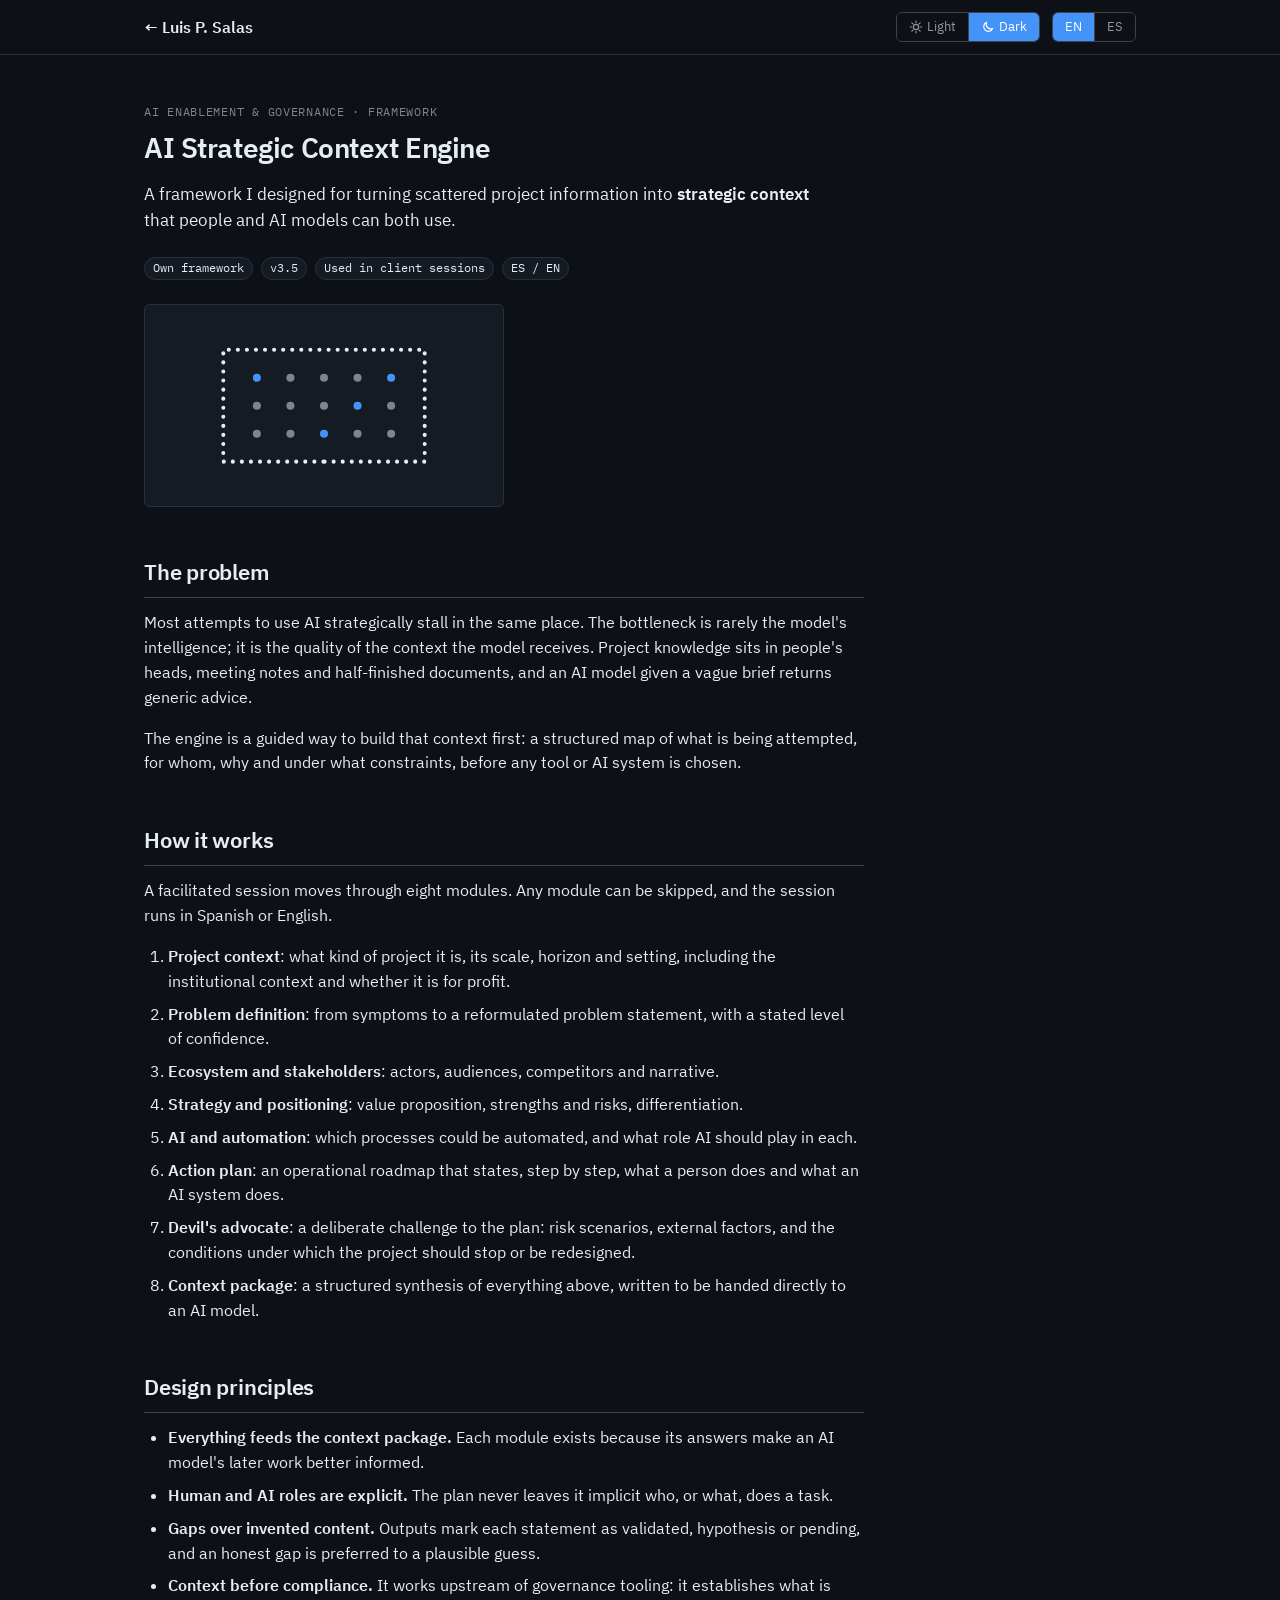
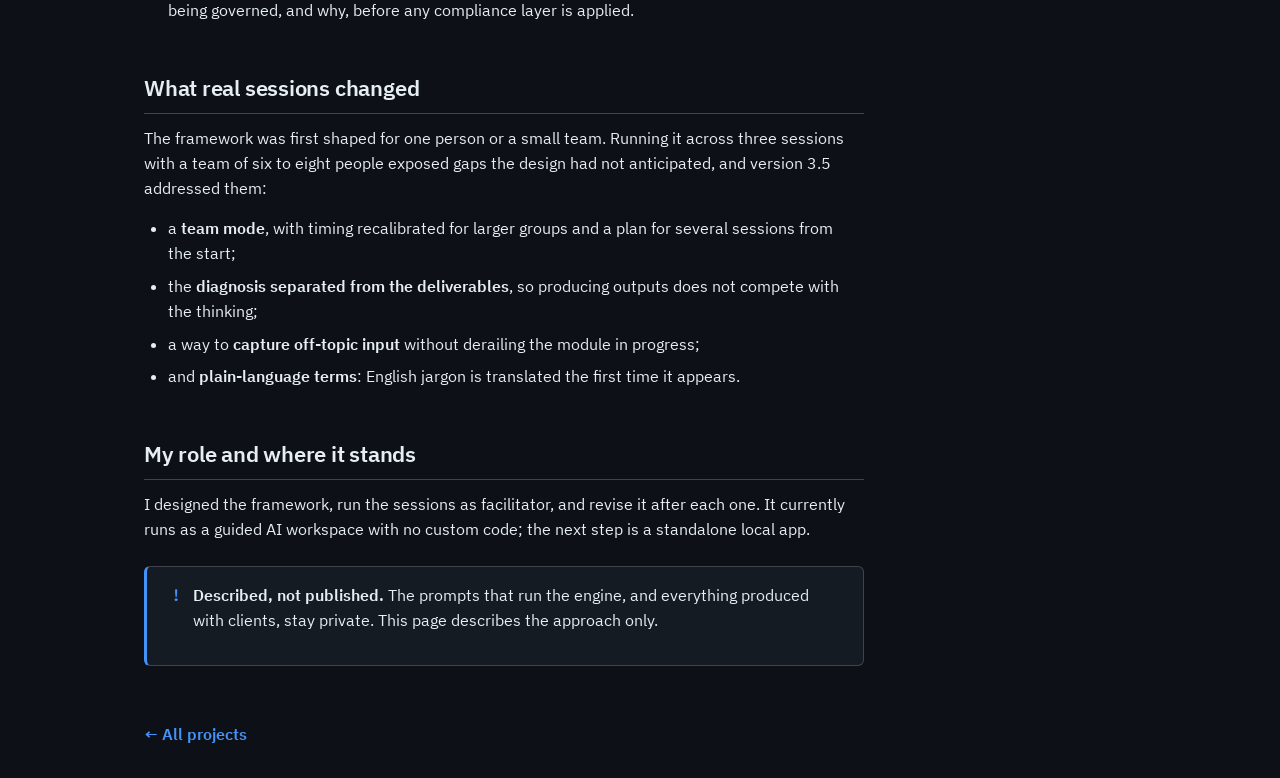
==== commit 3e8492c3: "AISCE page: a framing motion that plays on hover Scattered points drift, two fingertips trace a dott" ====
--- a/aisce/index.html
+++ b/aisce/index.html
@@ -5,6 +5,15 @@
 <meta name="viewport" content="width=device-width, initial-scale=1">
 <title>AI Strategic Context Engine — Luis P. Salas</title>
 <meta name="description" content="A framework for turning scattered project information into strategic context that people and AI models can both use.">
+<meta property="og:type" content="website">
+<meta property="og:site_name" content="Luis P. Salas">
+<meta property="og:title" content="AI Strategic Context Engine — Luis P. Salas">
+<meta property="og:description" content="A framework for turning scattered project information into strategic context that people and AI models can both use.">
+<meta property="og:url" content="https://luispsalas.github.io/portfolio/aisce/">
+<meta property="og:image" content="https://luispsalas.github.io/portfolio/assets/og/aisce.png">
+<meta property="og:image:width" content="1200">
+<meta property="og:image:height" content="630">
+<meta name="twitter:card" content="summary_large_image">
 <link rel="icon" href="data:image/svg+xml,<svg xmlns='http://www.w3.org/2000/svg' viewBox='0 0 16 16'><circle cx='8' cy='8' r='6' fill='%230969da'/></svg>">
 <link rel="preload" href="../assets/fonts/IBMPlexSans-Regular.woff2" as="font" type="font/woff2" crossorigin>
 <link rel="stylesheet" href="../assets/style.css">
@@ -41,6 +50,9 @@
     <li class="tag" data-en="Used in client sessions" data-es="Usado en sesiones con clientes">Used in client sessions</li>
     <li class="tag">ES / EN</li>
   </ul>
+
+  <!-- a div, not a figure: `.doc figure svg` gives diagrams a 600px minimum width -->
+  <div class="frame-motion" id="aisce-frame"></div>
 
   <h2 data-en="The problem" data-es="El problema">The problem</h2>
   <p data-en="Most attempts to use AI strategically stall in the same place. The bottleneck is rarely the model's intelligence; it is the quality of the context the model receives. Project knowledge sits in people's heads, meeting notes and half-finished documents, and an AI model given a vague brief returns generic advice."
@@ -134,5 +146,6 @@
 </main>
 
 <script src="../assets/page.js"></script>
+<script src="../assets/aisce-frame.js"></script>
 </body>
 </html>
--- a/assets/style.css
+++ b/assets/style.css
@@ -390,3 +390,10 @@
     text-transform: uppercase; color: var(--fg-subtle);
   }
 }
+
+/* AISCE page: the framing motion (assets/aisce-frame.js). Plays on hover. */
+.frame-motion {
+  margin: 0 0 var(--s5); max-width: 360px;
+  background: var(--bg-subtle); border: 1px solid var(--border-muted); border-radius: var(--radius);
+}
+.frame-motion svg { display: block; width: 100%; height: auto; }
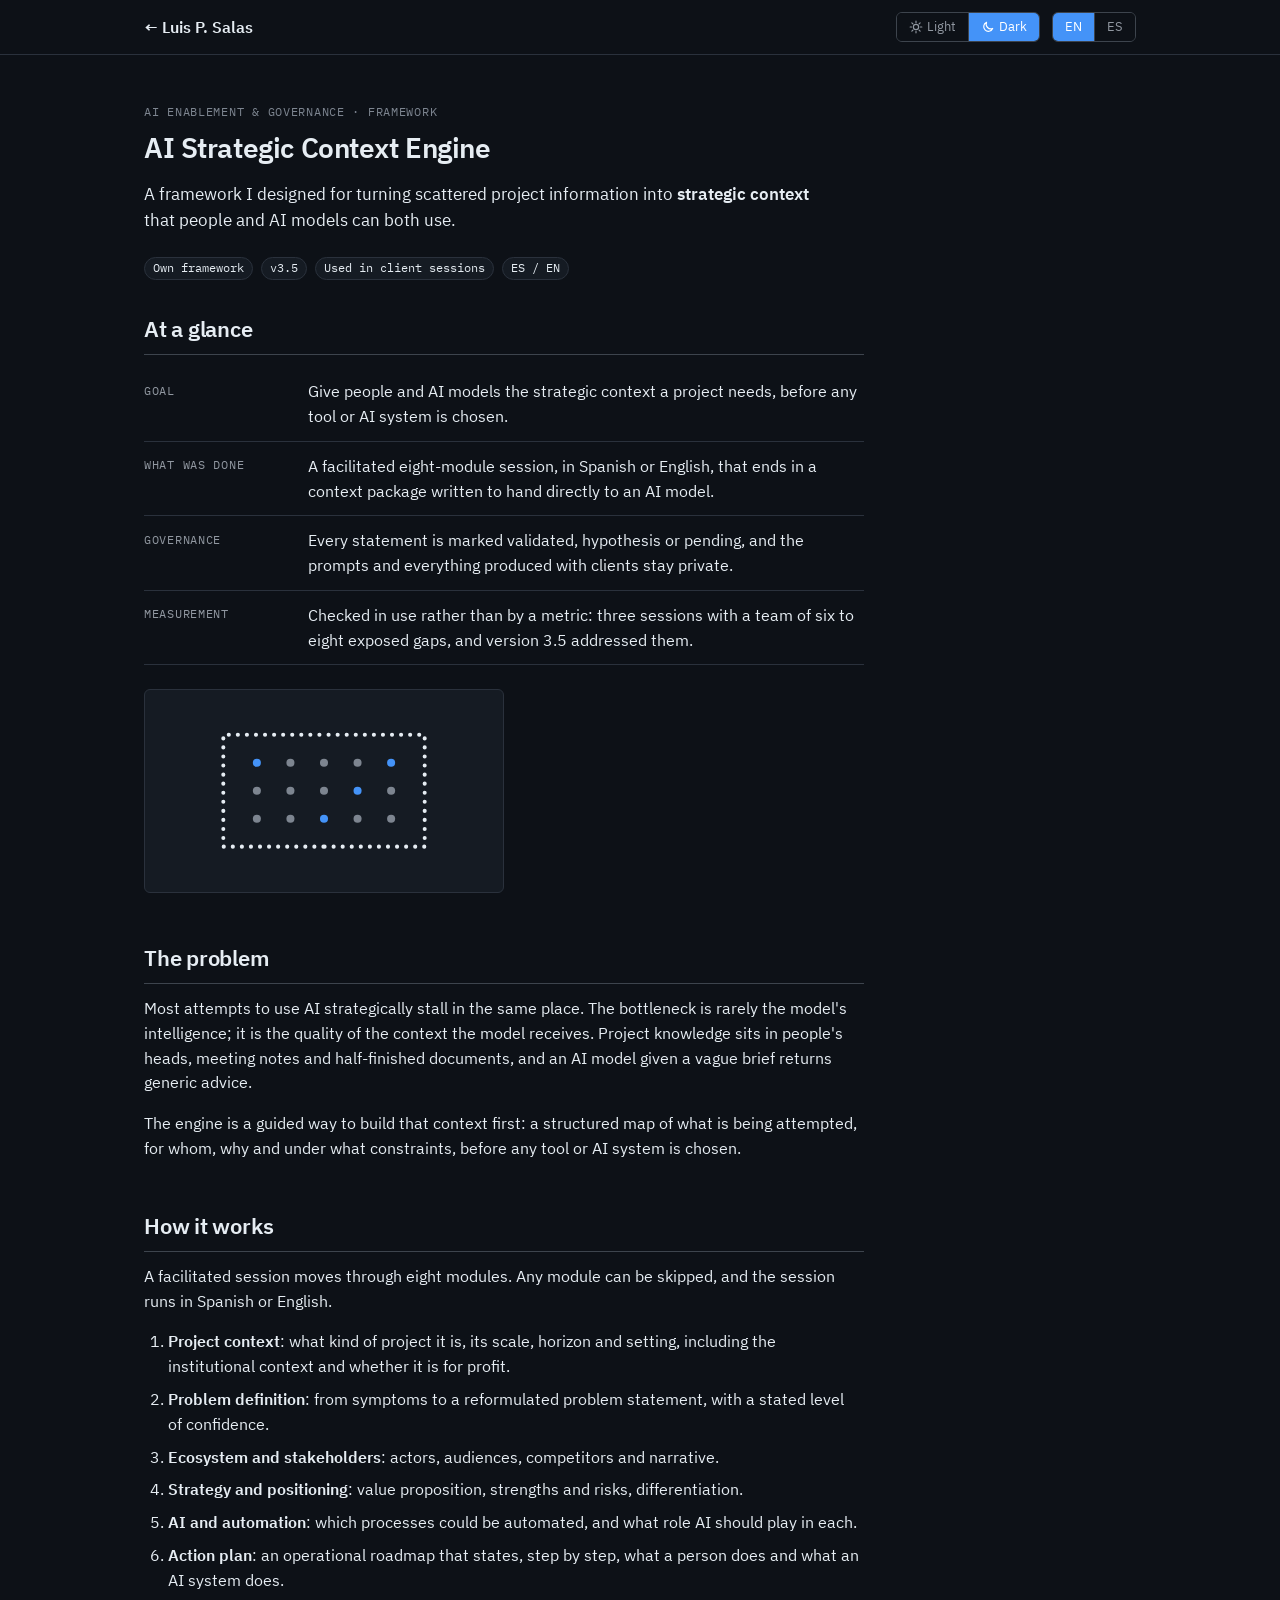
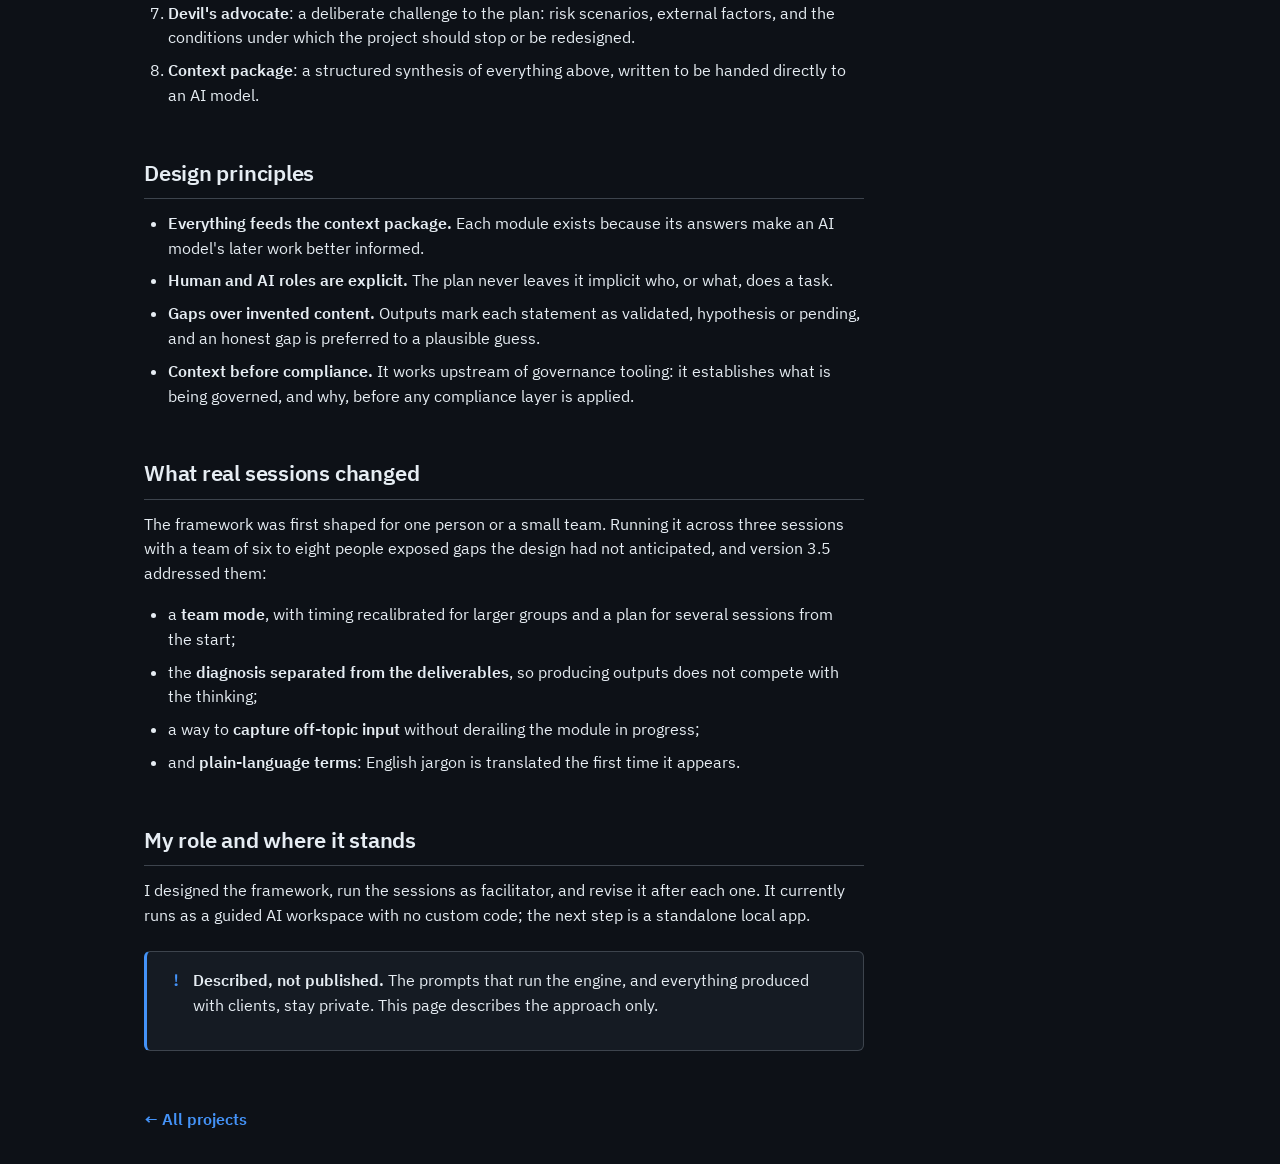
==== commit d31f72b3: "Write-up pages: add an At a glance summary (goal, what was done, governance, measurement)" ====
--- a/aisce/index.html
+++ b/aisce/index.html
@@ -16,7 +16,7 @@
 <meta name="twitter:card" content="summary_large_image">
 <link rel="icon" href="data:image/svg+xml,<svg xmlns='http://www.w3.org/2000/svg' viewBox='0 0 16 16'><circle cx='8' cy='8' r='6' fill='%230969da'/></svg>">
 <link rel="preload" href="../assets/fonts/IBMPlexSans-Regular.woff2" as="font" type="font/woff2" crossorigin>
-<link rel="stylesheet" href="../assets/style.css">
+<link rel="stylesheet" href="../assets/style.css?v=5">
 </head>
 <body>
 
@@ -50,6 +50,24 @@
     <li class="tag" data-en="Used in client sessions" data-es="Usado en sesiones con clientes">Used in client sessions</li>
     <li class="tag">ES / EN</li>
   </ul>
+
+  <section class="glance" aria-labelledby="glance-title">
+    <h2 id="glance-title" data-en="At a glance" data-es="En resumen">At a glance</h2>
+    <dl>
+      <div><dt data-en="Goal" data-es="Objetivo">Goal</dt>
+        <dd data-en="Give people and AI models the strategic context a project needs, before any tool or AI system is chosen."
+            data-es="Dar a las personas y a los modelos de IA el contexto estratégico que un proyecto necesita, antes de elegir cualquier herramienta o sistema de IA.">Give people and AI models the strategic context a project needs, before any tool or AI system is chosen.</dd></div>
+      <div><dt data-en="What was done" data-es="Qué se hizo">What was done</dt>
+        <dd data-en="A facilitated eight-module session, in Spanish or English, that ends in a context package written to hand directly to an AI model."
+            data-es="Una sesión facilitada de ocho módulos, en español o inglés, que termina en un paquete de contexto escrito para entregarse directamente a un modelo de IA.">A facilitated eight-module session, in Spanish or English, that ends in a context package written to hand directly to an AI model.</dd></div>
+      <div><dt data-en="Governance" data-es="Gobernanza">Governance</dt>
+        <dd data-en="Every statement is marked validated, hypothesis or pending, and the prompts and everything produced with clients stay private."
+            data-es="Cada afirmación se marca como validada, hipótesis o pendiente, y los prompts y todo lo producido con clientes se mantienen privados.">Every statement is marked validated, hypothesis or pending, and the prompts and everything produced with clients stay private.</dd></div>
+      <div><dt data-en="Measurement" data-es="Medición">Measurement</dt>
+        <dd data-en="Checked in use rather than by a metric: three sessions with a team of six to eight exposed gaps, and version 3.5 addressed them."
+            data-es="Se comprueba en el uso, no con una métrica: tres sesiones con un equipo de seis a ocho personas revelaron vacíos, y la versión 3.5 los resolvió.">Checked in use rather than by a metric: three sessions with a team of six to eight exposed gaps, and version 3.5 addressed them.</dd></div>
+    </dl>
+  </section>
 
   <!-- a div, not a figure: `.doc figure svg` gives diagrams a 600px minimum width -->
   <div class="frame-motion" id="aisce-frame"></div>
--- a/assets/style.css
+++ b/assets/style.css
@@ -397,3 +397,36 @@
   background: var(--bg-subtle); border: 1px solid var(--border-muted); border-radius: var(--radius);
 }
 .frame-motion svg { display: block; width: 100%; height: auto; }
+
+/* Write-up screenshots: shown at column width, linked to the full-size file. */
+.doc figure.shot a { display: block; }
+.doc figure.shot img {
+  display: block; width: 100%; height: auto;
+  border: 1px solid var(--border-muted); border-radius: var(--radius);
+}
+.doc figure.shot a:hover img { border-color: var(--accent); }
+
+/* Write-ups: a focused panel for what a project delivered. */
+.doc .deliverables {
+  margin: 0 0 var(--s5); padding: var(--s4) var(--s5);
+  border: 1px solid var(--border); border-radius: var(--radius); background: var(--bg-subtle);
+}
+.doc .deliverables h3 { margin: 0 0 var(--s2); font-size: var(--t-md); font-weight: 700; }
+.doc .deliverables ul { margin: 0; }
+.doc .deliverables li:last-child { margin-bottom: 0; padding-top: var(--s2); border-top: 1px solid var(--border-muted); }
+
+/* "At a glance": the four-row summary under the lede on every write-up page.
+   Goal, What was done, Governance, Measurement, one sentence each. */
+.doc .glance { margin: 0 0 var(--s5); }
+.doc .glance h2 { margin-top: var(--s6); }
+.doc .glance dl { margin: 0; }
+.doc .glance dl > div {
+  display: grid; grid-template-columns: 9.5rem 1fr; gap: var(--s3);
+  padding: var(--s3) 0; border-bottom: 1px solid var(--border-muted);
+}
+.doc .glance dt {
+  font-family: var(--mono); font-size: var(--t-xs); text-transform: uppercase;
+  letter-spacing: .06em; color: var(--fg-muted); padding-top: .2em;
+}
+.doc .glance dd { margin: 0; color: var(--fg); text-wrap: pretty; }
+@media (max-width: 560px) { .doc .glance dl > div { grid-template-columns: 1fr; gap: var(--s1); } }
